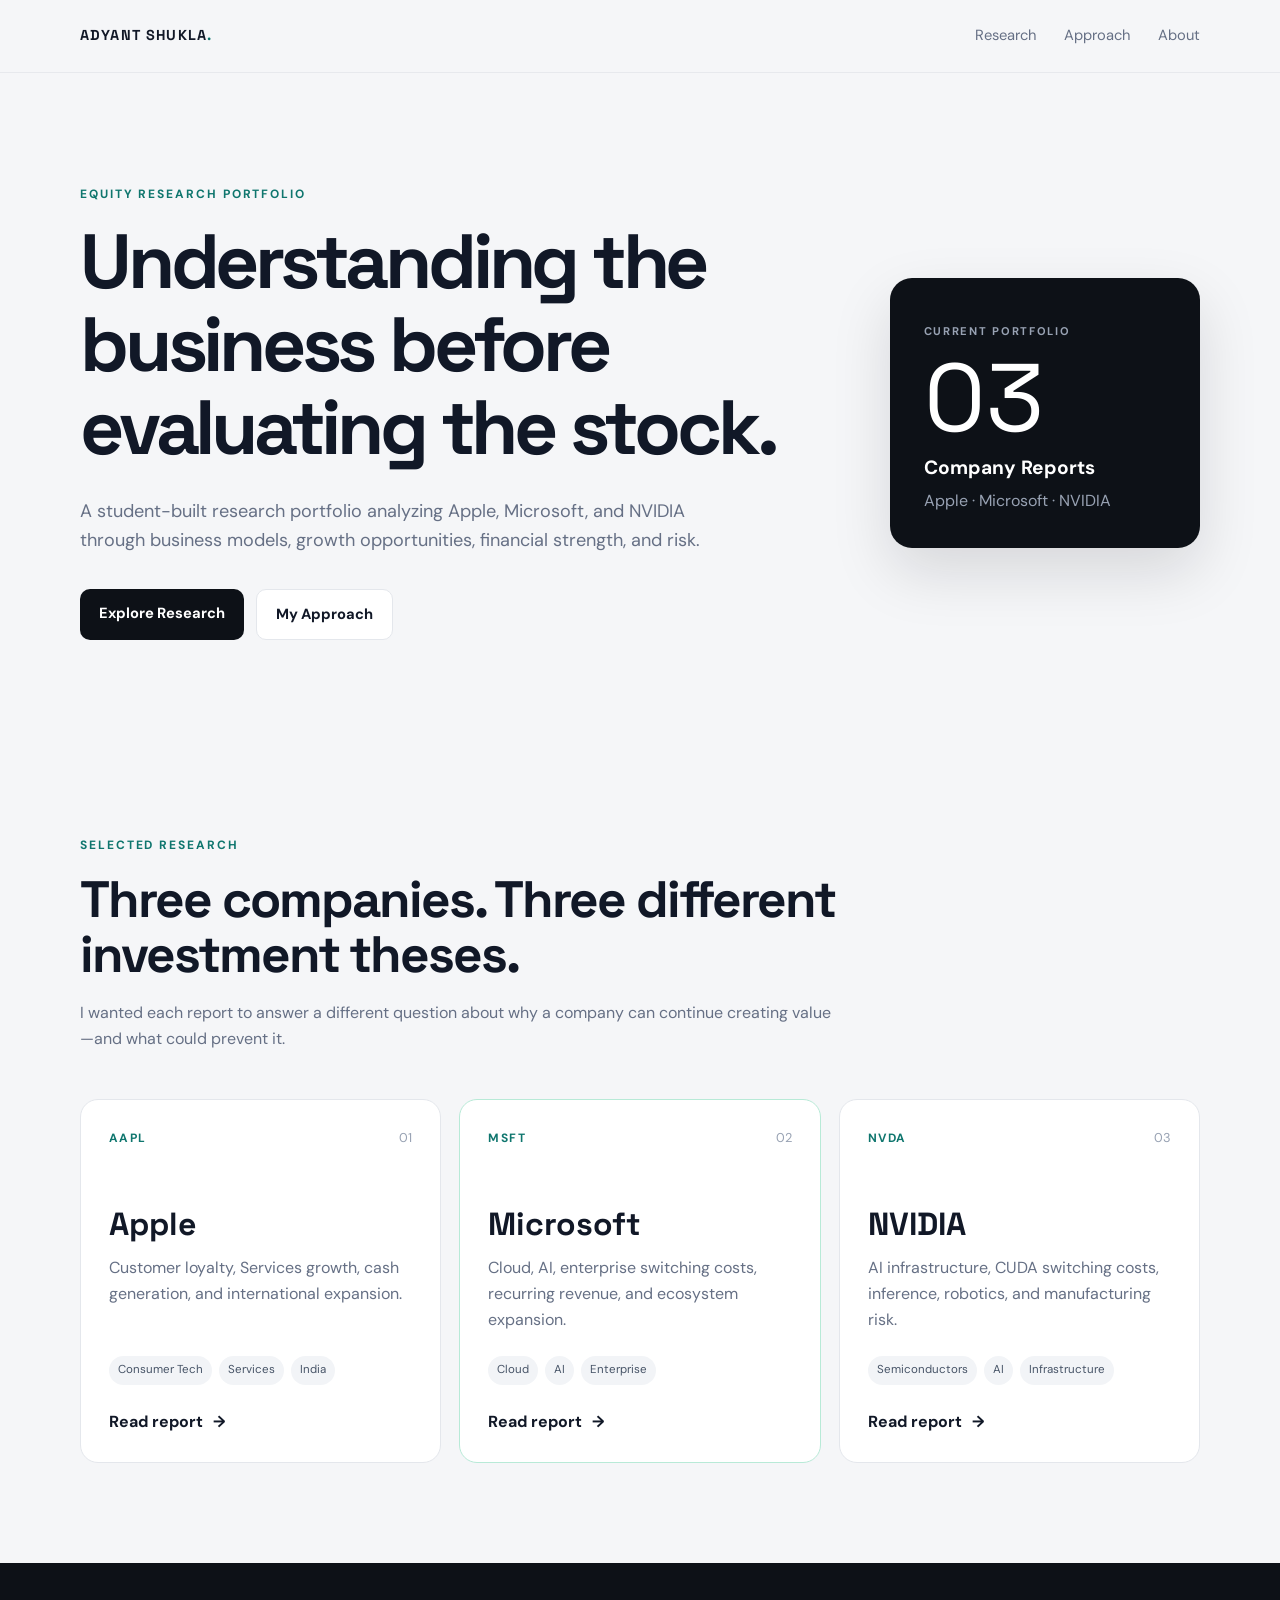
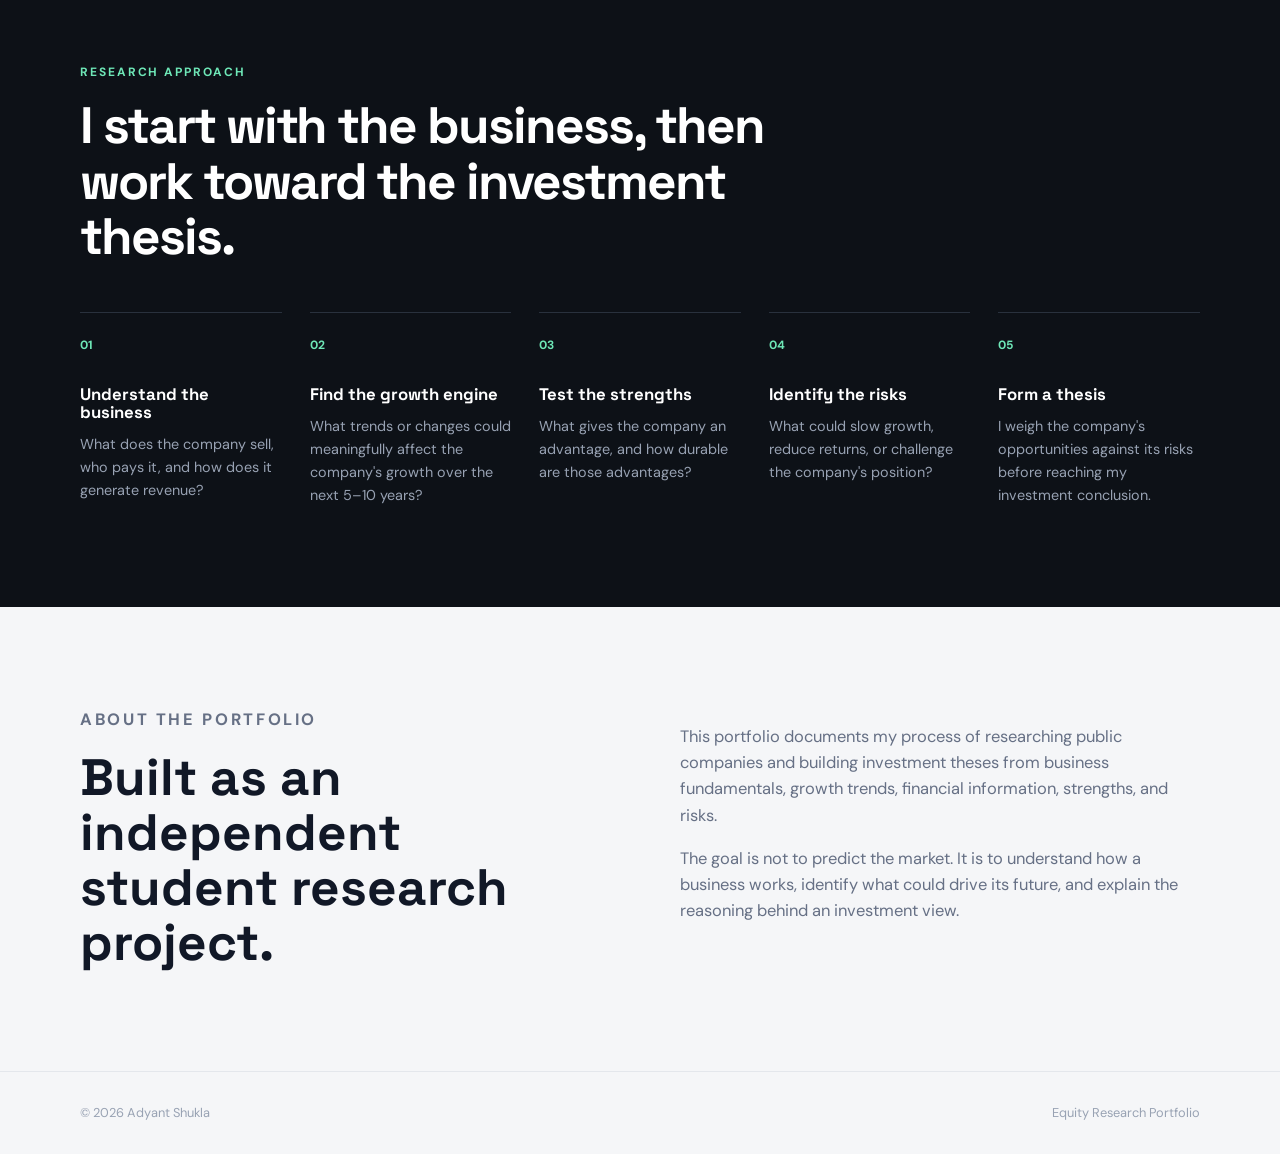
==== index.html @ 1b3be629 "Add files via upload Add Equity Research Portfolio website" ====
<!DOCTYPE html>
<html lang="en">
<head>
  <meta charset="UTF-8">
  <meta name="viewport" content="width=device-width, initial-scale=1.0">
  <meta name="description" content="Adyant Shukla's equity research portfolio featuring Apple, Microsoft, and NVIDIA.">
  <title>Adyant Shukla | Equity Research Portfolio</title>
  <link rel="stylesheet" href="styles.css">
</head>
<body>
  <header class="nav">
    <div class="container nav-inner">
      <a class="brand" href="index.html">ADYANT SHUKLA<span>.</span></a>
      <nav>
        <a href="#research">Research</a>
        <a href="#approach">Approach</a>
        <a href="#about">About</a>
      </nav>
    </div>
  </header>

  <main>
    <section class="hero">
      <div class="container hero-grid">
        <div>
          <p class="eyebrow">EQUITY RESEARCH PORTFOLIO</p>
          <h1>Understanding the business before evaluating the stock.</h1>
          <p class="hero-copy">
            A student-built research portfolio analyzing Apple, Microsoft, and NVIDIA
            through business models, growth opportunities, financial strength, and risk.
          </p>
          <div class="hero-actions">
            <a class="button primary" href="#research">Explore Research</a>
            <a class="button secondary" href="#approach">My Approach</a>
          </div>
        </div>
        <div class="hero-card">
          <div class="metric-label">CURRENT PORTFOLIO</div>
          <div class="metric-number">03</div>
          <div class="metric-title">Company Reports</div>
          <div class="metric-sub">Apple · Microsoft · NVIDIA</div>
        </div>
      </div>
    </section>

    <section id="research" class="section">
      <div class="container">
        <div class="section-heading">
          <p class="eyebrow">SELECTED RESEARCH</p>
          <h2>Three companies. Three different investment theses.</h2>
          <p>I wanted each report to answer a different question about why a company can continue creating value—and what could prevent it.</p>
        </div>

        <div class="research-grid">
          <article class="research-card">
            <div class="card-top">
              <span class="ticker">AAPL</span>
              <span class="number">01</span>
            </div>
            <h3>Apple</h3>
            <p class="thesis">Customer loyalty, Services growth, cash generation, and international expansion.</p>
            <div class="tags">
              <span>Consumer Tech</span><span>Services</span><span>India</span>
            </div>
            <a class="text-link" href="apple.html">Read report <span>→</span></a>
          </article>

          <article class="research-card featured">
            <div class="card-top">
              <span class="ticker">MSFT</span>
              <span class="number">02</span>
            </div>
            <h3>Microsoft</h3>
            <p class="thesis">Cloud, AI, enterprise switching costs, recurring revenue, and ecosystem expansion.</p>
            <div class="tags">
              <span>Cloud</span><span>AI</span><span>Enterprise</span>
            </div>
            <a class="text-link" href="microsoft.html">Read report <span>→</span></a>
          </article>

          <article class="research-card">
            <div class="card-top">
              <span class="ticker">NVDA</span>
              <span class="number">03</span>
            </div>
            <h3>NVIDIA</h3>
            <p class="thesis">AI infrastructure, CUDA switching costs, inference, robotics, and manufacturing risk.</p>
            <div class="tags">
              <span>Semiconductors</span><span>AI</span><span>Infrastructure</span>
            </div>
            <a class="text-link" href="nvidia.html">Read report <span>→</span></a>
          </article>
        </div>
      </div>
    </section>

    <section id="approach" class="section dark-section">
      <div class="container">
        <div class="section-heading light">
          <p class="eyebrow">RESEARCH APPROACH</p>
          <h2>I start with the business, then work toward the investment thesis.</h2>
        </div>
        <div class="process-grid">
          <div class="process-item">
            <span>01</span>
            <h3>Understand the business</h3>
            <p>What does the company sell, who pays it, and how does it generate revenue?</p>
          </div>
          <div class="process-item">
            <span>02</span>
            <h3>Find the growth engine</h3>
            <p>What trends or changes could meaningfully affect the company's growth over the next 5–10 years?</p>
          </div>
          <div class="process-item">
            <span>03</span>
            <h3>Test the strengths</h3>
            <p>What gives the company an advantage, and how durable are those advantages?</p>
          </div>
          <div class="process-item">
            <span>04</span>
            <h3>Identify the risks</h3>
            <p>What could slow growth, reduce returns, or challenge the company's position?</p>
          </div>
          <div class="process-item">
            <span>05</span>
            <h3>Form a thesis</h3>
            <p>I weigh the company's opportunities against its risks before reaching my investment conclusion.</p>
          </div>
        </div>
      </div>
    </section>

    <section id="about" class="section">
      <div class="container about-grid">
        <div>
          <p class="eyebrow">ABOUT THE PORTFOLIO</p>
          <h2>Built as an independent student research project.</h2>
        </div>
        <div>
          <p>
            This portfolio documents my process of researching public companies and
            building investment theses from business fundamentals, growth trends,
            financial information, strengths, and risks.
          </p>
          <p>
            The goal is not to predict the market. It is to understand how a business
            works, identify what could drive its future, and explain the reasoning behind
            an investment view.
          </p>
        </div>
      </div>
    </section>
  </main>

  <footer>
    <div class="container footer-inner">
      <span>© 2026 Adyant Shukla</span>
      <span>Equity Research Portfolio</span>
    </div>
  </footer>

  <script src="script.js"></script>
</body>
</html>
---- styles.css ----
@import url('https://fonts.googleapis.com/css2?family=DM+Sans:wght@400;500;600;700&family=Space+Grotesk:wght@500;600;700&display=swap');

:root {
  --bg: #f5f6f8;
  --surface: #ffffff;
  --ink: #111827;
  --muted: #667085;
  --line: #e4e7ec;
  --dark: #0d1117;
  --accent: #6ee7b7;
  --accent-dark: #0f766e;
  --max: 1120px;
}

* { box-sizing: border-box; }
html { scroll-behavior: smooth; }
body {
  margin: 0;
  background: var(--bg);
  color: var(--ink);
  font-family: "DM Sans", sans-serif;
  line-height: 1.6;
}
a { color: inherit; text-decoration: none; }
.container { width: min(calc(100% - 40px), var(--max)); margin: 0 auto; }

.nav {
  position: sticky;
  top: 0;
  z-index: 10;
  background: rgba(245,246,248,.92);
  backdrop-filter: blur(12px);
  border-bottom: 1px solid rgba(228,231,236,.8);
}
.nav-inner {
  min-height: 72px;
  display: flex;
  align-items: center;
  justify-content: space-between;
}
.brand {
  font-family: "Space Grotesk", sans-serif;
  font-weight: 700;
  letter-spacing: .08em;
  font-size: .9rem;
}
.brand span { color: var(--accent-dark); }
nav { display: flex; gap: 28px; color: var(--muted); font-size: .92rem; }
nav a:hover { color: var(--ink); }

.hero { padding: 112px 0 96px; }
.hero-grid {
  display: grid;
  grid-template-columns: 1.55fr .65fr;
  gap: 70px;
  align-items: center;
}
.eyebrow {
  margin: 0 0 16px;
  color: var(--accent-dark);
  font-size: .75rem;
  font-weight: 700;
  letter-spacing: .16em;
}
h1, h2, h3 {
  font-family: "Space Grotesk", sans-serif;
  line-height: 1.08;
  margin: 0;
}
h1 { font-size: clamp(3rem, 6vw, 5.4rem); max-width: 850px; letter-spacing: -.055em; }
.hero-copy {
  max-width: 650px;
  margin: 28px 0 34px;
  color: var(--muted);
  font-size: 1.13rem;
}
.hero-actions { display: flex; gap: 12px; flex-wrap: wrap; }
.button {
  display: inline-flex;
  padding: 13px 19px;
  border-radius: 10px;
  font-weight: 700;
  font-size: .92rem;
  transition: transform .2s ease, box-shadow .2s ease;
}
.button:hover { transform: translateY(-2px); }
.primary { background: var(--dark); color: white; }
.secondary { border: 1px solid var(--line); background: white; }

.hero-card {
  background: var(--dark);
  color: white;
  border-radius: 22px;
  padding: 34px;
  min-height: 270px;
  display: flex;
  flex-direction: column;
  justify-content: flex-end;
  box-shadow: 0 24px 60px rgba(13,17,23,.13);
}
.metric-label { color: #98a2b3; font-size: .7rem; letter-spacing: .15em; font-weight: 700; }
.metric-number { font-family: "Space Grotesk"; font-size: 6rem; line-height: .9; margin: 14px 0 12px; }
.metric-title { font-size: 1.2rem; font-weight: 700; }
.metric-sub { color: #98a2b3; margin-top: 4px; }

.section { padding: 100px 0; }
.section-heading { max-width: 760px; margin-bottom: 48px; }
.section-heading h2 { font-size: clamp(2.1rem, 4vw, 3.4rem); letter-spacing: -.04em; }
.section-heading p:not(.eyebrow) { color: var(--muted); margin-top: 18px; }

.research-grid {
  display: grid;
  grid-template-columns: repeat(3, 1fr);
  gap: 18px;
}
.research-card {
  background: var(--surface);
  border: 1px solid var(--line);
  border-radius: 18px;
  padding: 28px;
  min-height: 350px;
  display: flex;
  flex-direction: column;
  transition: transform .2s ease, box-shadow .2s ease;
}
.research-card:hover {
  transform: translateY(-5px);
  box-shadow: 0 18px 45px rgba(16,24,40,.08);
}
.research-card.featured { border-color: #b8ead7; }
.card-top { display: flex; justify-content: space-between; align-items: center; }
.ticker {
  font-size: .75rem;
  font-weight: 700;
  letter-spacing: .12em;
  color: var(--accent-dark);
}
.number { color: #98a2b3; font-size: .8rem; }
.research-card h3 { font-size: 2rem; margin-top: 58px; }
.thesis { color: var(--muted); margin: 14px 0 24px; }
.tags { display: flex; flex-wrap: wrap; gap: 7px; margin-top: auto; }
.tags span {
  background: #f2f4f7;
  color: #475467;
  padding: 5px 9px;
  border-radius: 999px;
  font-size: .72rem;
}
.text-link { margin-top: 24px; font-weight: 700; }
.text-link span { margin-left: 6px; transition: margin .2s; }
.text-link:hover span { margin-left: 11px; }

.dark-section { background: var(--dark); color: white; }
.light .eyebrow { color: var(--accent); }
.light h2 { color: white; }
.light p:not(.eyebrow) { color: #98a2b3; }
.process-grid {
  display: grid;
  grid-template-columns: repeat(5, 1fr);
  gap: 28px;
}
.process-item { border-top: 1px solid #29313d; padding-top: 18px; }
.process-item span { color: var(--accent); font-size: .75rem; font-weight: 700; }
.process-item h3 { font-size: 1.05rem; margin: 28px 0 12px; }
.process-item p { color: #98a2b3; font-size: .9rem; margin: 0; }

.about-grid {
  display: grid;
  grid-template-columns: 1fr 1fr;
  gap: 80px;
  align-items: start;
}
.about-grid h2 { font-size: clamp(2.1rem, 4vw, 3.2rem); }
.about-grid p { color: var(--muted); font-size: 1.03rem; }
footer { border-top: 1px solid var(--line); }
.footer-inner {
  min-height: 82px;
  display: flex;
  align-items: center;
  justify-content: space-between;
  color: #98a2b3;
  font-size: .8rem;
}

.report-hero { padding: 92px 0 65px; }
.report-hero h1 { font-size: clamp(3rem, 6vw, 5rem); }
.report-meta { color: var(--muted); margin-top: 16px; }
.report-content { padding-bottom: 90px; }
.report-layout { display: grid; grid-template-columns: 2fr 1fr; gap: 60px; }
.report-main h2 { font-size: 1.75rem; margin: 46px 0 14px; }
.report-main h3 { font-size: 1.15rem; margin: 28px 0 8px; }
.report-main p { color: #475467; }
.report-main ul { color: #475467; padding-left: 20px; }
.side-card {
  position: sticky; top: 100px;
  background: var(--dark); color: white; border-radius: 18px; padding: 25px;
  align-self: start;
}
.side-card .label { color: var(--accent); font-size: .7rem; font-weight: 700; letter-spacing: .12em; }
.side-card .rating { font: 700 3.2rem "Space Grotesk"; margin: 12px 0; }
.side-card p { color: #98a2b3; font-size: .9rem; margin: 0; }
.back { display: inline-block; margin-bottom: 28px; color: var(--muted); font-size: .9rem; }

@media (max-width: 850px) {
  .hero-grid, .about-grid, .report-layout { grid-template-columns: 1fr; }
  .research-grid { grid-template-columns: 1fr; }
  .process-grid { grid-template-columns: repeat(2, 1fr); }
  .hero { padding-top: 75px; }
  .hero-card { max-width: 420px; }
  .side-card { position: static; }
}
@media (max-width: 560px) {
  .container { width: min(calc(100% - 28px), var(--max)); }
  nav { gap: 14px; font-size: .8rem; }
  .brand { font-size: .75rem; }
  .section { padding: 72px 0; }
  .process-grid { grid-template-columns: 1fr; }
  .footer-inner { flex-direction: column; justify-content: center; gap: 4px; }
}
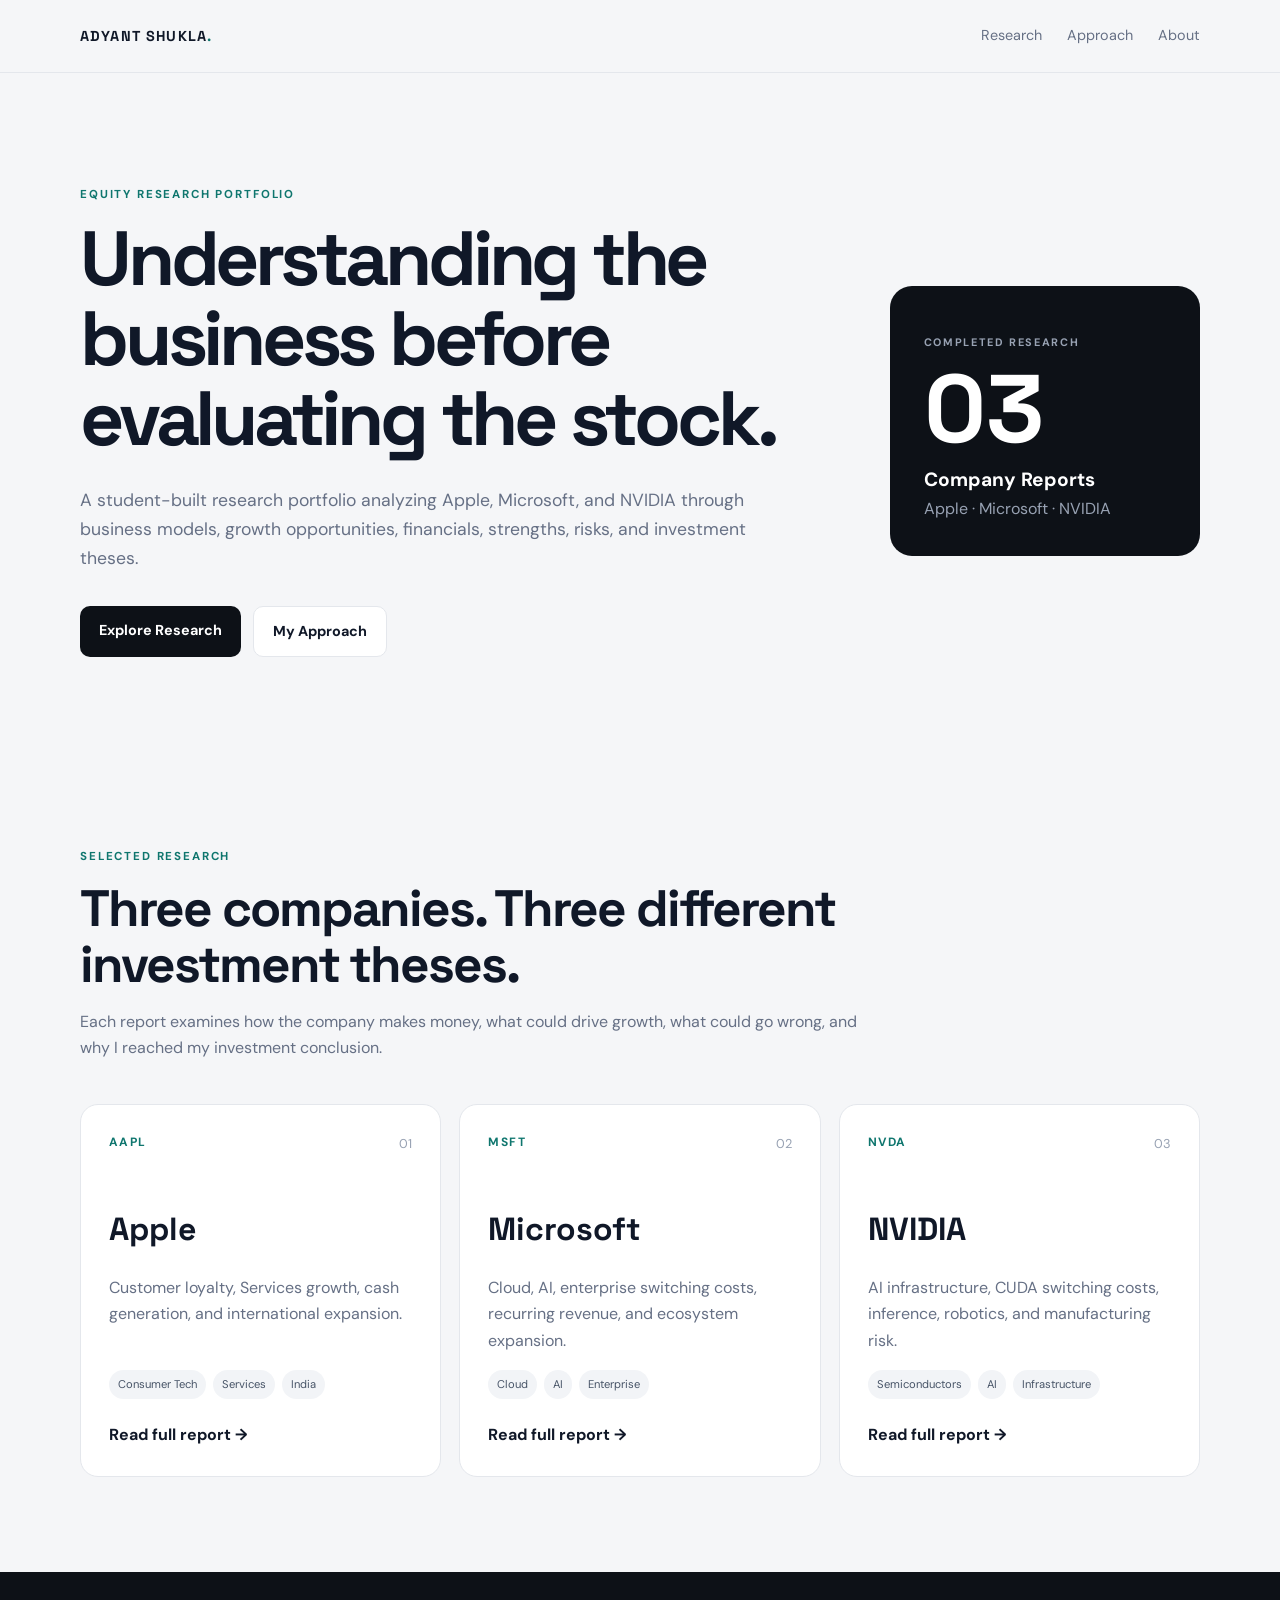
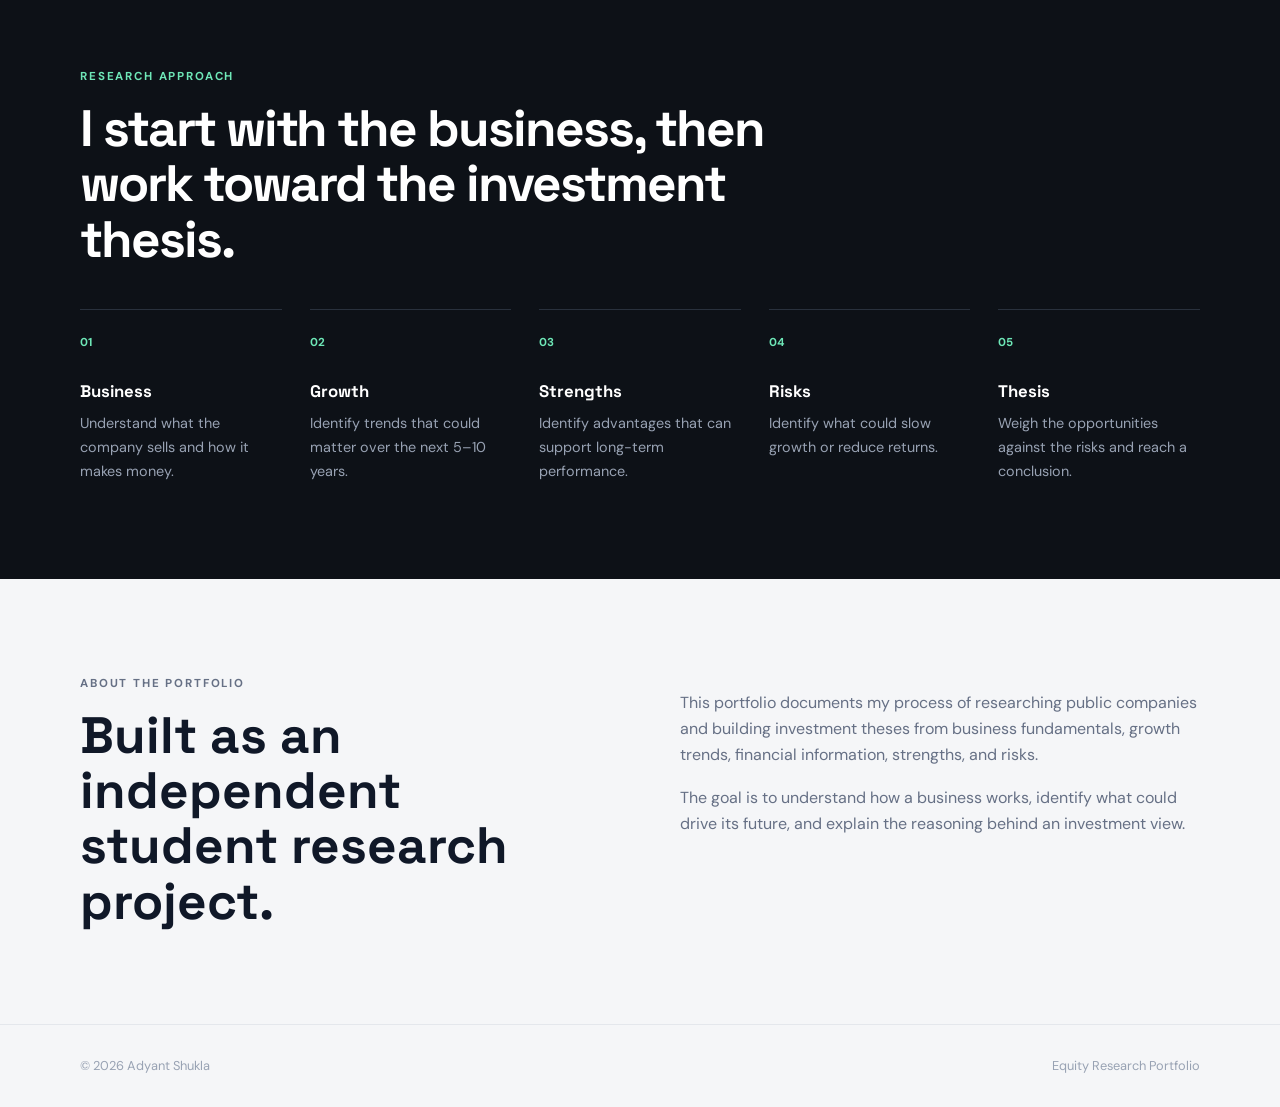
==== commit 0623e230: "Add files via upload Update portfolio with full research reports" ====
--- a/index.html
+++ b/index.html
@@ -1,164 +1 @@
-<!DOCTYPE html>
-<html lang="en">
-<head>
-  <meta charset="UTF-8">
-  <meta name="viewport" content="width=device-width, initial-scale=1.0">
-  <meta name="description" content="Adyant Shukla's equity research portfolio featuring Apple, Microsoft, and NVIDIA.">
-  <title>Adyant Shukla | Equity Research Portfolio</title>
-  <link rel="stylesheet" href="styles.css">
-</head>
-<body>
-  <header class="nav">
-    <div class="container nav-inner">
-      <a class="brand" href="index.html">ADYANT SHUKLA<span>.</span></a>
-      <nav>
-        <a href="#research">Research</a>
-        <a href="#approach">Approach</a>
-        <a href="#about">About</a>
-      </nav>
-    </div>
-  </header>
-
-  <main>
-    <section class="hero">
-      <div class="container hero-grid">
-        <div>
-          <p class="eyebrow">EQUITY RESEARCH PORTFOLIO</p>
-          <h1>Understanding the business before evaluating the stock.</h1>
-          <p class="hero-copy">
-            A student-built research portfolio analyzing Apple, Microsoft, and NVIDIA
-            through business models, growth opportunities, financial strength, and risk.
-          </p>
-          <div class="hero-actions">
-            <a class="button primary" href="#research">Explore Research</a>
-            <a class="button secondary" href="#approach">My Approach</a>
-          </div>
-        </div>
-        <div class="hero-card">
-          <div class="metric-label">CURRENT PORTFOLIO</div>
-          <div class="metric-number">03</div>
-          <div class="metric-title">Company Reports</div>
-          <div class="metric-sub">Apple · Microsoft · NVIDIA</div>
-        </div>
-      </div>
-    </section>
-
-    <section id="research" class="section">
-      <div class="container">
-        <div class="section-heading">
-          <p class="eyebrow">SELECTED RESEARCH</p>
-          <h2>Three companies. Three different investment theses.</h2>
-          <p>I wanted each report to answer a different question about why a company can continue creating value—and what could prevent it.</p>
-        </div>
-
-        <div class="research-grid">
-          <article class="research-card">
-            <div class="card-top">
-              <span class="ticker">AAPL</span>
-              <span class="number">01</span>
-            </div>
-            <h3>Apple</h3>
-            <p class="thesis">Customer loyalty, Services growth, cash generation, and international expansion.</p>
-            <div class="tags">
-              <span>Consumer Tech</span><span>Services</span><span>India</span>
-            </div>
-            <a class="text-link" href="apple.html">Read report <span>→</span></a>
-          </article>
-
-          <article class="research-card featured">
-            <div class="card-top">
-              <span class="ticker">MSFT</span>
-              <span class="number">02</span>
-            </div>
-            <h3>Microsoft</h3>
-            <p class="thesis">Cloud, AI, enterprise switching costs, recurring revenue, and ecosystem expansion.</p>
-            <div class="tags">
-              <span>Cloud</span><span>AI</span><span>Enterprise</span>
-            </div>
-            <a class="text-link" href="microsoft.html">Read report <span>→</span></a>
-          </article>
-
-          <article class="research-card">
-            <div class="card-top">
-              <span class="ticker">NVDA</span>
-              <span class="number">03</span>
-            </div>
-            <h3>NVIDIA</h3>
-            <p class="thesis">AI infrastructure, CUDA switching costs, inference, robotics, and manufacturing risk.</p>
-            <div class="tags">
-              <span>Semiconductors</span><span>AI</span><span>Infrastructure</span>
-            </div>
-            <a class="text-link" href="nvidia.html">Read report <span>→</span></a>
-          </article>
-        </div>
-      </div>
-    </section>
-
-    <section id="approach" class="section dark-section">
-      <div class="container">
-        <div class="section-heading light">
-          <p class="eyebrow">RESEARCH APPROACH</p>
-          <h2>I start with the business, then work toward the investment thesis.</h2>
-        </div>
-        <div class="process-grid">
-          <div class="process-item">
-            <span>01</span>
-            <h3>Understand the business</h3>
-            <p>What does the company sell, who pays it, and how does it generate revenue?</p>
-          </div>
-          <div class="process-item">
-            <span>02</span>
-            <h3>Find the growth engine</h3>
-            <p>What trends or changes could meaningfully affect the company's growth over the next 5–10 years?</p>
-          </div>
-          <div class="process-item">
-            <span>03</span>
-            <h3>Test the strengths</h3>
-            <p>What gives the company an advantage, and how durable are those advantages?</p>
-          </div>
-          <div class="process-item">
-            <span>04</span>
-            <h3>Identify the risks</h3>
-            <p>What could slow growth, reduce returns, or challenge the company's position?</p>
-          </div>
-          <div class="process-item">
-            <span>05</span>
-            <h3>Form a thesis</h3>
-            <p>I weigh the company's opportunities against its risks before reaching my investment conclusion.</p>
-          </div>
-        </div>
-      </div>
-    </section>
-
-    <section id="about" class="section">
-      <div class="container about-grid">
-        <div>
-          <p class="eyebrow">ABOUT THE PORTFOLIO</p>
-          <h2>Built as an independent student research project.</h2>
-        </div>
-        <div>
-          <p>
-            This portfolio documents my process of researching public companies and
-            building investment theses from business fundamentals, growth trends,
-            financial information, strengths, and risks.
-          </p>
-          <p>
-            The goal is not to predict the market. It is to understand how a business
-            works, identify what could drive its future, and explain the reasoning behind
-            an investment view.
-          </p>
-        </div>
-      </div>
-    </section>
-  </main>
-
-  <footer>
-    <div class="container footer-inner">
-      <span>© 2026 Adyant Shukla</span>
-      <span>Equity Research Portfolio</span>
-    </div>
-  </footer>
-
-  <script src="script.js"></script>
-</body>
-</html>
+<!doctype html><html><head><meta charset="utf-8"><meta name="viewport" content="width=device-width,initial-scale=1"><title>Adyant Shukla | Equity Research Portfolio</title><link rel="stylesheet" href="styles.css"></head><body><header class="nav"><div class="container nav-inner"><a class="brand" href="index.html">ADYANT SHUKLA<span>.</span></a><nav><a href="#research">Research</a><a href="#approach">Approach</a><a href="#about">About</a></nav></div></header><main><section class="hero"><div class="container hero-grid"><div><p class="eyebrow">EQUITY RESEARCH PORTFOLIO</p><h1>Understanding the business before evaluating the stock.</h1><p class="hero-copy">A student-built research portfolio analyzing Apple, Microsoft, and NVIDIA through business models, growth opportunities, financials, strengths, risks, and investment theses.</p><div class="actions"><a class="button primary" href="#research">Explore Research</a><a class="button secondary" href="#approach">My Approach</a></div></div><div class="hero-card"><div class="metric-label">COMPLETED RESEARCH</div><div class="metric-number">03</div><div class="metric-title">Company Reports</div><div class="metric-sub">Apple · Microsoft · NVIDIA</div></div></div></section><section id="research" class="section"><div class="container"><div class="heading"><p class="eyebrow">SELECTED RESEARCH</p><h2>Three companies. Three different investment theses.</h2><p>Each report examines how the company makes money, what could drive growth, what could go wrong, and why I reached my investment conclusion.</p></div><div class="cards"><article class="card"><div class="card-top"><span class="ticker">AAPL</span><span class="num">01</span></div><h3>Apple</h3><p>Customer loyalty, Services growth, cash generation, and international expansion.</p><div class="tags"><span>Consumer Tech</span><span>Services</span><span>India</span></div><a class="text-link" href="apple.html">Read full report →</a></article><article class="card"><div class="card-top"><span class="ticker">MSFT</span><span class="num">02</span></div><h3>Microsoft</h3><p>Cloud, AI, enterprise switching costs, recurring revenue, and ecosystem expansion.</p><div class="tags"><span>Cloud</span><span>AI</span><span>Enterprise</span></div><a class="text-link" href="microsoft.html">Read full report →</a></article><article class="card"><div class="card-top"><span class="ticker">NVDA</span><span class="num">03</span></div><h3>NVIDIA</h3><p>AI infrastructure, CUDA switching costs, inference, robotics, and manufacturing risk.</p><div class="tags"><span>Semiconductors</span><span>AI</span><span>Infrastructure</span></div><a class="text-link" href="nvidia.html">Read full report →</a></article></div></div></section><section id="approach" class="section dark"><div class="container"><div class="heading"><p class="eyebrow">RESEARCH APPROACH</p><h2>I start with the business, then work toward the investment thesis.</h2></div><div class="process"><div class="process-item"><span>01</span><h3>Business</h3><p>Understand what the company sells and how it makes money.</p></div><div class="process-item"><span>02</span><h3>Growth</h3><p>Identify trends that could matter over the next 5–10 years.</p></div><div class="process-item"><span>03</span><h3>Strengths</h3><p>Identify advantages that can support long-term performance.</p></div><div class="process-item"><span>04</span><h3>Risks</h3><p>Identify what could slow growth or reduce returns.</p></div><div class="process-item"><span>05</span><h3>Thesis</h3><p>Weigh the opportunities against the risks and reach a conclusion.</p></div></div></div></section><section id="about" class="section"><div class="container about"><div><p class="eyebrow">ABOUT THE PORTFOLIO</p><h2>Built as an independent student research project.</h2></div><div><p>This portfolio documents my process of researching public companies and building investment theses from business fundamentals, growth trends, financial information, strengths, and risks.</p><p>The goal is to understand how a business works, identify what could drive its future, and explain the reasoning behind an investment view.</p></div></div></section></main><footer><div class="container footer"><span>© 2026 Adyant Shukla</span><span>Equity Research Portfolio</span></div></footer></body></html>
--- a/styles.css
+++ b/styles.css
@@ -1,219 +1 @@
-@import url('https://fonts.googleapis.com/css2?family=DM+Sans:wght@400;500;600;700&family=Space+Grotesk:wght@500;600;700&display=swap');
-
-:root {
-  --bg: #f5f6f8;
-  --surface: #ffffff;
-  --ink: #111827;
-  --muted: #667085;
-  --line: #e4e7ec;
-  --dark: #0d1117;
-  --accent: #6ee7b7;
-  --accent-dark: #0f766e;
-  --max: 1120px;
-}
-
-* { box-sizing: border-box; }
-html { scroll-behavior: smooth; }
-body {
-  margin: 0;
-  background: var(--bg);
-  color: var(--ink);
-  font-family: "DM Sans", sans-serif;
-  line-height: 1.6;
-}
-a { color: inherit; text-decoration: none; }
-.container { width: min(calc(100% - 40px), var(--max)); margin: 0 auto; }
-
-.nav {
-  position: sticky;
-  top: 0;
-  z-index: 10;
-  background: rgba(245,246,248,.92);
-  backdrop-filter: blur(12px);
-  border-bottom: 1px solid rgba(228,231,236,.8);
-}
-.nav-inner {
-  min-height: 72px;
-  display: flex;
-  align-items: center;
-  justify-content: space-between;
-}
-.brand {
-  font-family: "Space Grotesk", sans-serif;
-  font-weight: 700;
-  letter-spacing: .08em;
-  font-size: .9rem;
-}
-.brand span { color: var(--accent-dark); }
-nav { display: flex; gap: 28px; color: var(--muted); font-size: .92rem; }
-nav a:hover { color: var(--ink); }
-
-.hero { padding: 112px 0 96px; }
-.hero-grid {
-  display: grid;
-  grid-template-columns: 1.55fr .65fr;
-  gap: 70px;
-  align-items: center;
-}
-.eyebrow {
-  margin: 0 0 16px;
-  color: var(--accent-dark);
-  font-size: .75rem;
-  font-weight: 700;
-  letter-spacing: .16em;
-}
-h1, h2, h3 {
-  font-family: "Space Grotesk", sans-serif;
-  line-height: 1.08;
-  margin: 0;
-}
-h1 { font-size: clamp(3rem, 6vw, 5.4rem); max-width: 850px; letter-spacing: -.055em; }
-.hero-copy {
-  max-width: 650px;
-  margin: 28px 0 34px;
-  color: var(--muted);
-  font-size: 1.13rem;
-}
-.hero-actions { display: flex; gap: 12px; flex-wrap: wrap; }
-.button {
-  display: inline-flex;
-  padding: 13px 19px;
-  border-radius: 10px;
-  font-weight: 700;
-  font-size: .92rem;
-  transition: transform .2s ease, box-shadow .2s ease;
-}
-.button:hover { transform: translateY(-2px); }
-.primary { background: var(--dark); color: white; }
-.secondary { border: 1px solid var(--line); background: white; }
-
-.hero-card {
-  background: var(--dark);
-  color: white;
-  border-radius: 22px;
-  padding: 34px;
-  min-height: 270px;
-  display: flex;
-  flex-direction: column;
-  justify-content: flex-end;
-  box-shadow: 0 24px 60px rgba(13,17,23,.13);
-}
-.metric-label { color: #98a2b3; font-size: .7rem; letter-spacing: .15em; font-weight: 700; }
-.metric-number { font-family: "Space Grotesk"; font-size: 6rem; line-height: .9; margin: 14px 0 12px; }
-.metric-title { font-size: 1.2rem; font-weight: 700; }
-.metric-sub { color: #98a2b3; margin-top: 4px; }
-
-.section { padding: 100px 0; }
-.section-heading { max-width: 760px; margin-bottom: 48px; }
-.section-heading h2 { font-size: clamp(2.1rem, 4vw, 3.4rem); letter-spacing: -.04em; }
-.section-heading p:not(.eyebrow) { color: var(--muted); margin-top: 18px; }
-
-.research-grid {
-  display: grid;
-  grid-template-columns: repeat(3, 1fr);
-  gap: 18px;
-}
-.research-card {
-  background: var(--surface);
-  border: 1px solid var(--line);
-  border-radius: 18px;
-  padding: 28px;
-  min-height: 350px;
-  display: flex;
-  flex-direction: column;
-  transition: transform .2s ease, box-shadow .2s ease;
-}
-.research-card:hover {
-  transform: translateY(-5px);
-  box-shadow: 0 18px 45px rgba(16,24,40,.08);
-}
-.research-card.featured { border-color: #b8ead7; }
-.card-top { display: flex; justify-content: space-between; align-items: center; }
-.ticker {
-  font-size: .75rem;
-  font-weight: 700;
-  letter-spacing: .12em;
-  color: var(--accent-dark);
-}
-.number { color: #98a2b3; font-size: .8rem; }
-.research-card h3 { font-size: 2rem; margin-top: 58px; }
-.thesis { color: var(--muted); margin: 14px 0 24px; }
-.tags { display: flex; flex-wrap: wrap; gap: 7px; margin-top: auto; }
-.tags span {
-  background: #f2f4f7;
-  color: #475467;
-  padding: 5px 9px;
-  border-radius: 999px;
-  font-size: .72rem;
-}
-.text-link { margin-top: 24px; font-weight: 700; }
-.text-link span { margin-left: 6px; transition: margin .2s; }
-.text-link:hover span { margin-left: 11px; }
-
-.dark-section { background: var(--dark); color: white; }
-.light .eyebrow { color: var(--accent); }
-.light h2 { color: white; }
-.light p:not(.eyebrow) { color: #98a2b3; }
-.process-grid {
-  display: grid;
-  grid-template-columns: repeat(5, 1fr);
-  gap: 28px;
-}
-.process-item { border-top: 1px solid #29313d; padding-top: 18px; }
-.process-item span { color: var(--accent); font-size: .75rem; font-weight: 700; }
-.process-item h3 { font-size: 1.05rem; margin: 28px 0 12px; }
-.process-item p { color: #98a2b3; font-size: .9rem; margin: 0; }
-
-.about-grid {
-  display: grid;
-  grid-template-columns: 1fr 1fr;
-  gap: 80px;
-  align-items: start;
-}
-.about-grid h2 { font-size: clamp(2.1rem, 4vw, 3.2rem); }
-.about-grid p { color: var(--muted); font-size: 1.03rem; }
-footer { border-top: 1px solid var(--line); }
-.footer-inner {
-  min-height: 82px;
-  display: flex;
-  align-items: center;
-  justify-content: space-between;
-  color: #98a2b3;
-  font-size: .8rem;
-}
-
-.report-hero { padding: 92px 0 65px; }
-.report-hero h1 { font-size: clamp(3rem, 6vw, 5rem); }
-.report-meta { color: var(--muted); margin-top: 16px; }
-.report-content { padding-bottom: 90px; }
-.report-layout { display: grid; grid-template-columns: 2fr 1fr; gap: 60px; }
-.report-main h2 { font-size: 1.75rem; margin: 46px 0 14px; }
-.report-main h3 { font-size: 1.15rem; margin: 28px 0 8px; }
-.report-main p { color: #475467; }
-.report-main ul { color: #475467; padding-left: 20px; }
-.side-card {
-  position: sticky; top: 100px;
-  background: var(--dark); color: white; border-radius: 18px; padding: 25px;
-  align-self: start;
-}
-.side-card .label { color: var(--accent); font-size: .7rem; font-weight: 700; letter-spacing: .12em; }
-.side-card .rating { font: 700 3.2rem "Space Grotesk"; margin: 12px 0; }
-.side-card p { color: #98a2b3; font-size: .9rem; margin: 0; }
-.back { display: inline-block; margin-bottom: 28px; color: var(--muted); font-size: .9rem; }
-
-@media (max-width: 850px) {
-  .hero-grid, .about-grid, .report-layout { grid-template-columns: 1fr; }
-  .research-grid { grid-template-columns: 1fr; }
-  .process-grid { grid-template-columns: repeat(2, 1fr); }
-  .hero { padding-top: 75px; }
-  .hero-card { max-width: 420px; }
-  .side-card { position: static; }
-}
-@media (max-width: 560px) {
-  .container { width: min(calc(100% - 28px), var(--max)); }
-  nav { gap: 14px; font-size: .8rem; }
-  .brand { font-size: .75rem; }
-  .section { padding: 72px 0; }
-  .process-grid { grid-template-columns: 1fr; }
-  .footer-inner { flex-direction: column; justify-content: center; gap: 4px; }
-}
+@import url(https://fonts.googleapis.com/css2?family=DM+Sans:wght@400;500;600;700&family=Space+Grotesk:wght@500;600;700&display=swap);:root{--bg:#f5f6f8;--surface:#fff;--ink:#101828;--muted:#667085;--line:#e4e7ec;--dark:#0d1117;--accent:#6ee7b7;--accent-dark:#0f766e;--max:1120px}*{box-sizing:border-box}html{scroll-behavior:smooth}body{margin:0;background:var(--bg);color:var(--ink);font-family:"DM Sans",sans-serif;line-height:1.65}a{color:inherit;text-decoration:none}.container{width:min(calc(100% - 40px),var(--max));margin:auto}.nav{position:sticky;top:0;z-index:20;background:rgba(245,246,248,.94);backdrop-filter:blur(12px);border-bottom:1px solid var(--line)}.nav-inner{min-height:72px;display:flex;align-items:center;justify-content:space-between}.brand{font:700 .9rem "Space Grotesk";letter-spacing:.08em}.brand span{color:var(--accent-dark)}nav{display:flex;gap:25px;color:var(--muted);font-size:.9rem}nav a:hover{color:var(--ink)}.hero{padding:112px 0 95px}.hero-grid{display:grid;grid-template-columns:1.55fr .65fr;gap:70px;align-items:center}.eyebrow{margin:0 0 15px;color:var(--accent-dark);font-size:.72rem;font-weight:700;letter-spacing:.16em}.hero h1{font:700 clamp(3rem,6vw,5.4rem)/1.04 "Space Grotesk";letter-spacing:-.055em;margin:0}.hero-copy{max-width:670px;margin:27px 0 33px;color:var(--muted);font-size:1.1rem}.actions{display:flex;gap:12px;flex-wrap:wrap}.button{padding:13px 19px;border-radius:10px;font-weight:700;font-size:.9rem}.primary{background:var(--dark);color:#fff}.secondary{border:1px solid var(--line);background:#fff}.hero-card{background:var(--dark);color:#fff;border-radius:22px;padding:34px;min-height:270px;display:flex;flex-direction:column;justify-content:flex-end}.metric-label{color:#98a2b3;font-size:.68rem;letter-spacing:.15em;font-weight:700}.metric-number{font:700 6rem/.9 "Space Grotesk";margin:14px 0 12px}.metric-title{font-size:1.2rem;font-weight:700}.metric-sub{color:#98a2b3}.section{padding:95px 0}.heading{max-width:780px;margin-bottom:42px}.heading h2{font:700 clamp(2.1rem,4vw,3.4rem)/1.08 "Space Grotesk";letter-spacing:-.04em;margin:0}.heading p:not(.eyebrow){color:var(--muted);margin-top:17px}.cards{display:grid;grid-template-columns:repeat(3,1fr);gap:18px}.card{background:#fff;border:1px solid var(--line);border-radius:18px;padding:28px;min-height:340px;display:flex;flex-direction:column}.card-top{display:flex;justify-content:space-between}.ticker{color:var(--accent-dark);font-size:.75rem;font-weight:700;letter-spacing:.12em}.num{color:#98a2b3;font-size:.8rem}.card h3{font:700 2rem/1.1 "Space Grotesk";margin:58px 0 12px}.card p{color:var(--muted)}.tags{display:flex;gap:7px;flex-wrap:wrap;margin-top:auto}.tags span{background:#f2f4f7;color:#475467;padding:5px 9px;border-radius:999px;font-size:.7rem}.text-link{margin-top:23px;font-weight:700}.dark{background:var(--dark);color:#fff}.dark .eyebrow{color:var(--accent)}.dark .heading p:not(.eyebrow){color:#98a2b3}.process{display:grid;grid-template-columns:repeat(5,1fr);gap:28px}.process-item{border-top:1px solid #29313d;padding-top:18px}.process-item span{color:var(--accent);font-size:.72rem;font-weight:700}.process-item h3{font:700 1.05rem "Space Grotesk";margin:26px 0 10px}.process-item p{color:#98a2b3;font-size:.9rem;margin:0}.about{display:grid;grid-template-columns:1fr 1fr;gap:80px}.about h2{font:700 clamp(2.1rem,4vw,3.2rem)/1.08 "Space Grotesk";margin:0}.about p{color:var(--muted)}footer{border-top:1px solid var(--line)}.footer{min-height:82px;display:flex;justify-content:space-between;align-items:center;color:#98a2b3;font-size:.8rem}.report-hero{padding:82px 0 52px}.back{display:inline-block;color:var(--muted);font-size:.88rem;margin-bottom:25px}.report-hero h1{font:700 clamp(3rem,6vw,5rem)/1 "Space Grotesk";letter-spacing:-.055em;margin:0}.meta{color:var(--muted);margin-top:15px}.report-wrap{display:grid;grid-template-columns:minmax(0,1fr) 285px;gap:55px;align-items:start;padding-bottom:90px}.section-block{padding:34px 0;border-top:1px solid var(--line);scroll-margin-top:90px}.section-block h2{font:700 1.65rem/1.15 "Space Grotesk";margin:0 0 17px}.section-block h3{font:700 1.05rem "Space Grotesk";margin:26px 0 9px}.section-block p{color:#475467;margin:0 0 15px}.section-block ul,.section-block ol{color:#475467}.section-block li{margin:7px 0}.section-block table{width:100%;border-collapse:collapse;background:#fff;border:1px solid var(--line)}.section-block th,.section-block td{padding:11px 13px;border-bottom:1px solid var(--line);text-align:left}.section-block td:last-child{text-align:right;font-weight:600}.rating-card{position:sticky;top:95px;background:var(--dark);color:#fff;border-radius:18px;padding:25px}.rating-label{color:var(--accent);font-size:.68rem;font-weight:700;letter-spacing:.13em}.rating{font:700 3.1rem "Space Grotesk";margin:9px 0}.rating-card p{color:#98a2b3;font-size:.86rem;margin:0}.toc{margin-top:22px;border-top:1px solid #29313d;padding-top:18px}.toc a{display:block;color:#cbd5e1;font-size:.82rem;padding:5px 0}.toc a:hover{color:#fff}@media(max-width:850px){.hero-grid,.about,.report-wrap{grid-template-columns:1fr}.cards{grid-template-columns:1fr}.process{grid-template-columns:repeat(2,1fr)}.rating-card{position:static}}@media(max-width:560px){.container{width:min(calc(100% - 28px),var(--max))}nav{gap:12px;font-size:.76rem}.section{padding:70px 0}.process{grid-template-columns:1fr}.footer{flex-direction:column;justify-content:center;gap:4px}}
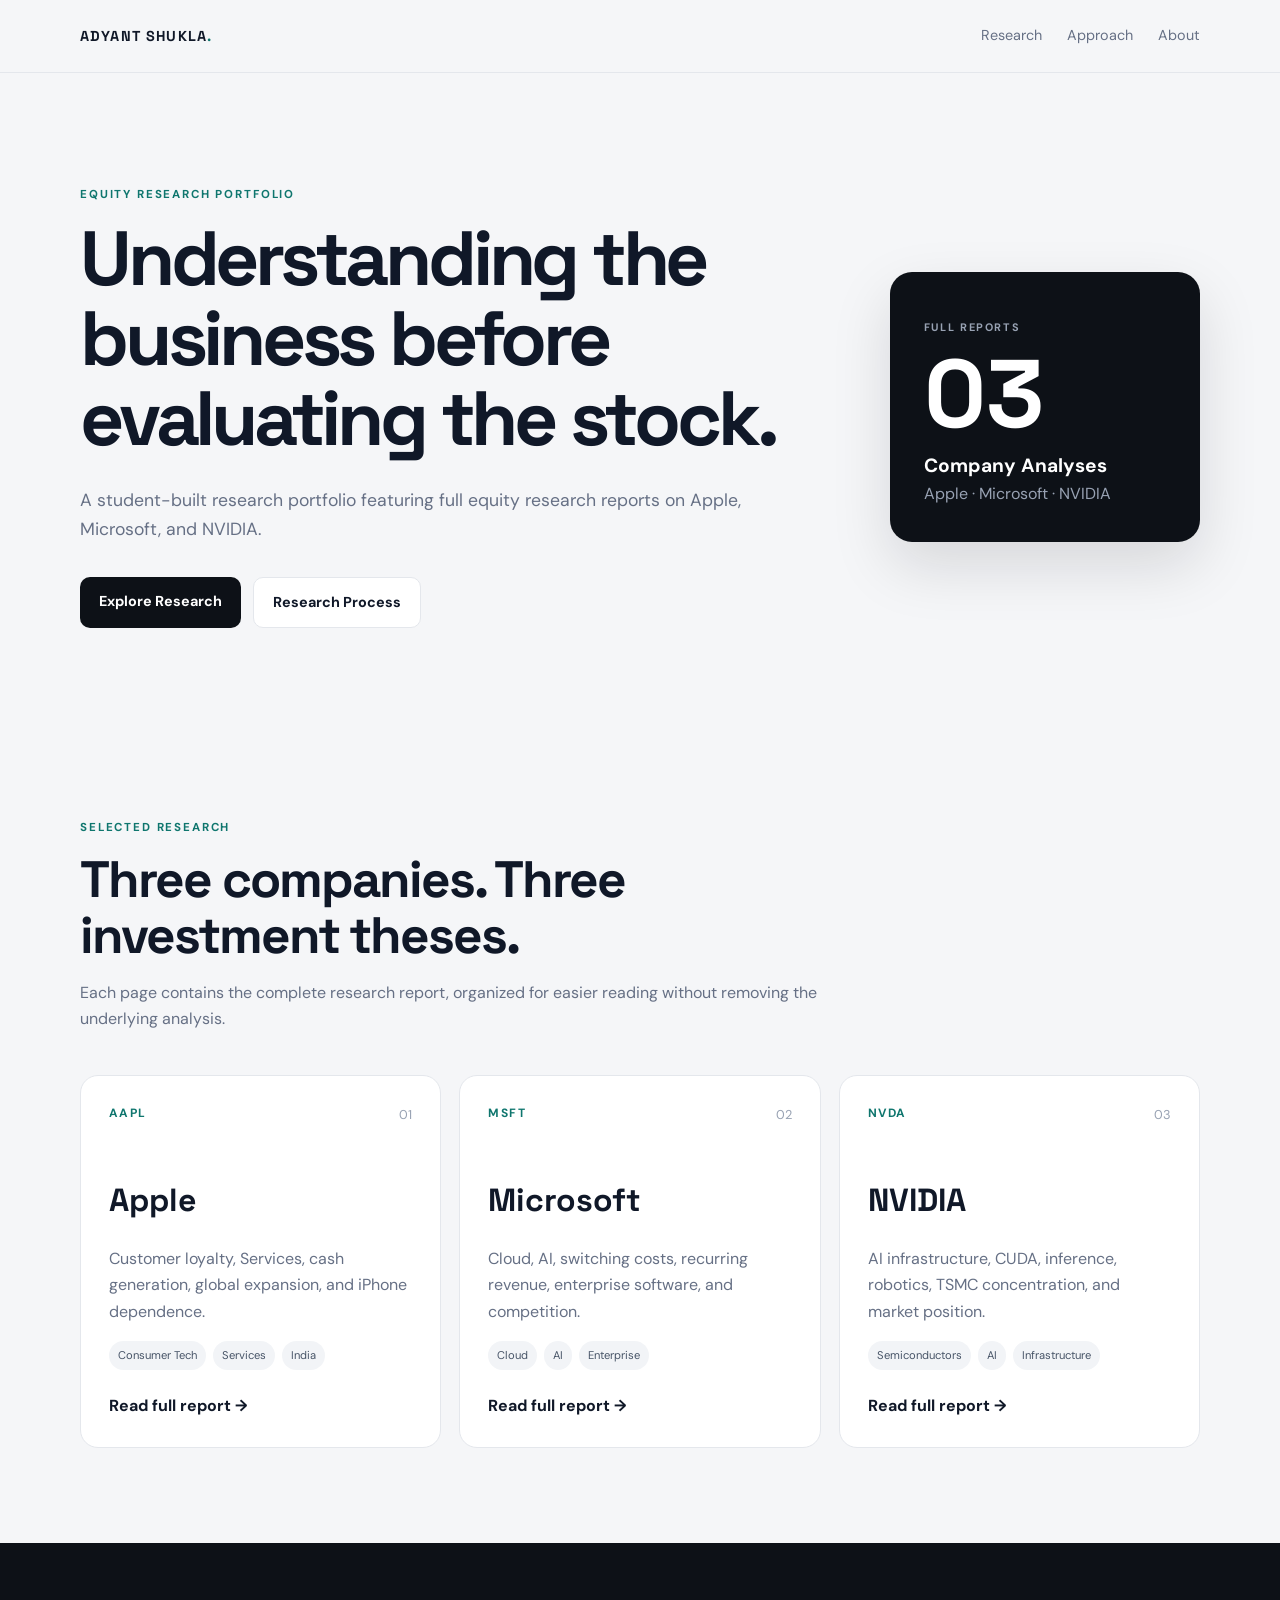
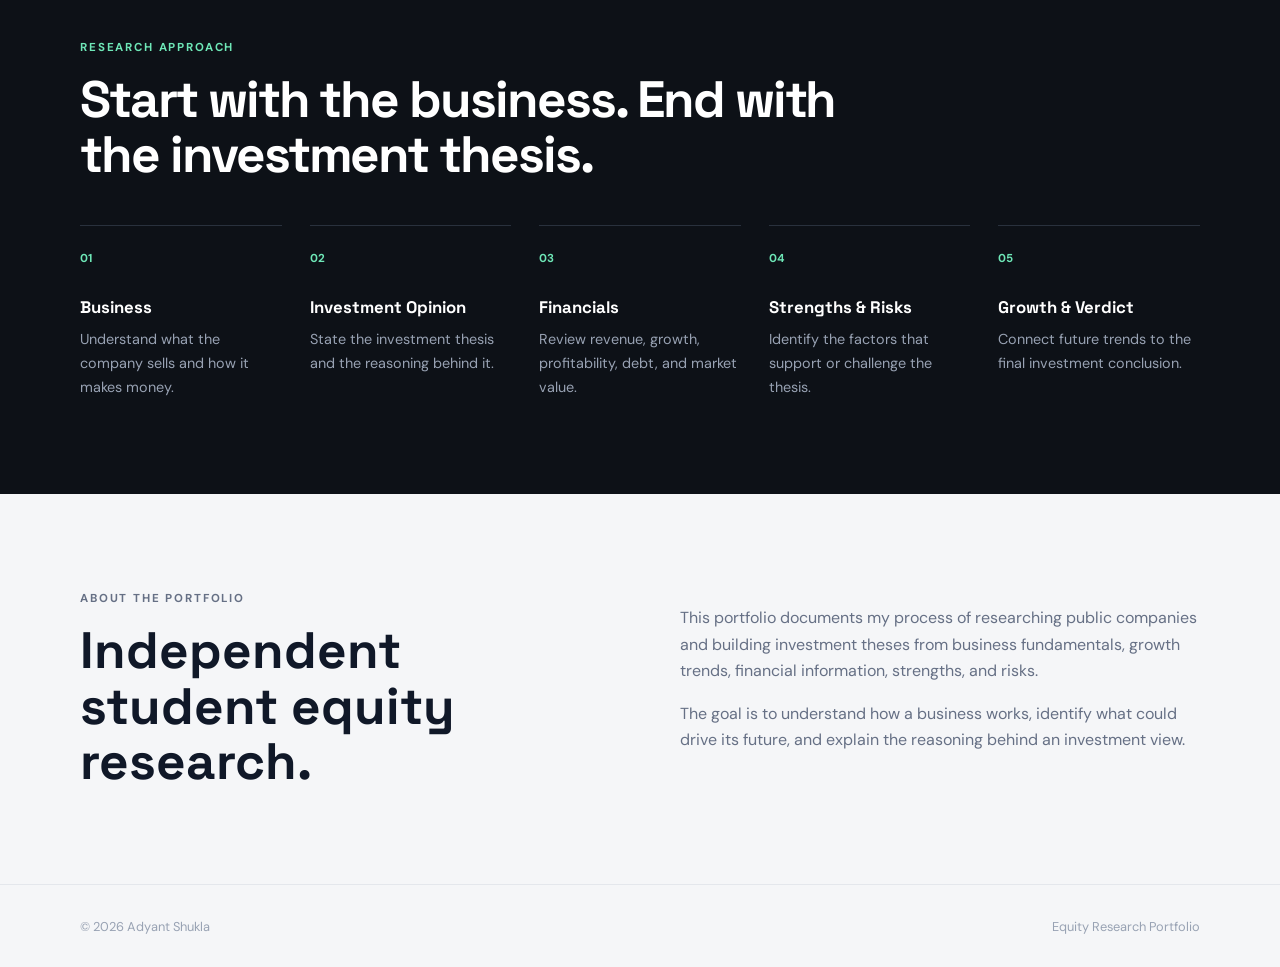
==== commit 695803ea: "Add files via upload" ====
--- a/index.html
+++ b/index.html
@@ -1 +1,17 @@
-<!doctype html><html><head><meta charset="utf-8"><meta name="viewport" content="width=device-width,initial-scale=1"><title>Adyant Shukla | Equity Research Portfolio</title><link rel="stylesheet" href="styles.css"></head><body><header class="nav"><div class="container nav-inner"><a class="brand" href="index.html">ADYANT SHUKLA<span>.</span></a><nav><a href="#research">Research</a><a href="#approach">Approach</a><a href="#about">About</a></nav></div></header><main><section class="hero"><div class="container hero-grid"><div><p class="eyebrow">EQUITY RESEARCH PORTFOLIO</p><h1>Understanding the business before evaluating the stock.</h1><p class="hero-copy">A student-built research portfolio analyzing Apple, Microsoft, and NVIDIA through business models, growth opportunities, financials, strengths, risks, and investment theses.</p><div class="actions"><a class="button primary" href="#research">Explore Research</a><a class="button secondary" href="#approach">My Approach</a></div></div><div class="hero-card"><div class="metric-label">COMPLETED RESEARCH</div><div class="metric-number">03</div><div class="metric-title">Company Reports</div><div class="metric-sub">Apple · Microsoft · NVIDIA</div></div></div></section><section id="research" class="section"><div class="container"><div class="heading"><p class="eyebrow">SELECTED RESEARCH</p><h2>Three companies. Three different investment theses.</h2><p>Each report examines how the company makes money, what could drive growth, what could go wrong, and why I reached my investment conclusion.</p></div><div class="cards"><article class="card"><div class="card-top"><span class="ticker">AAPL</span><span class="num">01</span></div><h3>Apple</h3><p>Customer loyalty, Services growth, cash generation, and international expansion.</p><div class="tags"><span>Consumer Tech</span><span>Services</span><span>India</span></div><a class="text-link" href="apple.html">Read full report →</a></article><article class="card"><div class="card-top"><span class="ticker">MSFT</span><span class="num">02</span></div><h3>Microsoft</h3><p>Cloud, AI, enterprise switching costs, recurring revenue, and ecosystem expansion.</p><div class="tags"><span>Cloud</span><span>AI</span><span>Enterprise</span></div><a class="text-link" href="microsoft.html">Read full report →</a></article><article class="card"><div class="card-top"><span class="ticker">NVDA</span><span class="num">03</span></div><h3>NVIDIA</h3><p>AI infrastructure, CUDA switching costs, inference, robotics, and manufacturing risk.</p><div class="tags"><span>Semiconductors</span><span>AI</span><span>Infrastructure</span></div><a class="text-link" href="nvidia.html">Read full report →</a></article></div></div></section><section id="approach" class="section dark"><div class="container"><div class="heading"><p class="eyebrow">RESEARCH APPROACH</p><h2>I start with the business, then work toward the investment thesis.</h2></div><div class="process"><div class="process-item"><span>01</span><h3>Business</h3><p>Understand what the company sells and how it makes money.</p></div><div class="process-item"><span>02</span><h3>Growth</h3><p>Identify trends that could matter over the next 5–10 years.</p></div><div class="process-item"><span>03</span><h3>Strengths</h3><p>Identify advantages that can support long-term performance.</p></div><div class="process-item"><span>04</span><h3>Risks</h3><p>Identify what could slow growth or reduce returns.</p></div><div class="process-item"><span>05</span><h3>Thesis</h3><p>Weigh the opportunities against the risks and reach a conclusion.</p></div></div></div></section><section id="about" class="section"><div class="container about"><div><p class="eyebrow">ABOUT THE PORTFOLIO</p><h2>Built as an independent student research project.</h2></div><div><p>This portfolio documents my process of researching public companies and building investment theses from business fundamentals, growth trends, financial information, strengths, and risks.</p><p>The goal is to understand how a business works, identify what could drive its future, and explain the reasoning behind an investment view.</p></div></div></section></main><footer><div class="container footer"><span>© 2026 Adyant Shukla</span><span>Equity Research Portfolio</span></div></footer></body></html>+<!doctype html><html lang="en"><head><meta charset="utf-8"><meta name="viewport" content="width=device-width,initial-scale=1"><title>Adyant Shukla | Equity Research Portfolio</title><link rel="stylesheet" href="styles.css"></head><body>
+<header class="nav"><div class="container nav-inner"><a class="brand" href="index.html">ADYANT SHUKLA<span>.</span></a><nav><a href="#research">Research</a><a href="#approach">Approach</a><a href="#about">About</a></nav></div></header>
+<section class="hero"><div class="container hero-grid"><div><p class="eyebrow">EQUITY RESEARCH PORTFOLIO</p><h1>Understanding the business before evaluating the stock.</h1><p class="hero-copy">A student-built research portfolio featuring full equity research reports on Apple, Microsoft, and NVIDIA.</p><div class="actions"><a class="button primary" href="#research">Explore Research</a><a class="button secondary" href="#approach">Research Process</a></div></div><div class="hero-card"><div class="metric-label">FULL REPORTS</div><div class="metric-number">03</div><div class="metric-title">Company Analyses</div><div class="metric-sub">Apple · Microsoft · NVIDIA</div></div></div></section>
+<section id="research" class="section"><div class="container"><div class="heading"><p class="eyebrow">SELECTED RESEARCH</p><h2>Three companies. Three investment theses.</h2><p>Each page contains the complete research report, organized for easier reading without removing the underlying analysis.</p></div><div class="cards">
+<article class="card"><div class="card-top"><span class="ticker">AAPL</span><span class="num">01</span></div><h3>Apple</h3><p>Customer loyalty, Services, cash generation, global expansion, and iPhone dependence.</p><div class="tags"><span>Consumer Tech</span><span>Services</span><span>India</span></div><a class="text-link" href="apple.html">Read full report →</a></article>
+<article class="card"><div class="card-top"><span class="ticker">MSFT</span><span class="num">02</span></div><h3>Microsoft</h3><p>Cloud, AI, switching costs, recurring revenue, enterprise software, and competition.</p><div class="tags"><span>Cloud</span><span>AI</span><span>Enterprise</span></div><a class="text-link" href="microsoft.html">Read full report →</a></article>
+<article class="card"><div class="card-top"><span class="ticker">NVDA</span><span class="num">03</span></div><h3>NVIDIA</h3><p>AI infrastructure, CUDA, inference, robotics, TSMC concentration, and market position.</p><div class="tags"><span>Semiconductors</span><span>AI</span><span>Infrastructure</span></div><a class="text-link" href="nvidia.html">Read full report →</a></article>
+</div></div></section>
+<section id="approach" class="section dark"><div class="container"><div class="heading"><p class="eyebrow">RESEARCH APPROACH</p><h2>Start with the business. End with the investment thesis.</h2></div><div class="process">
+<div class="process-item"><span>01</span><h3>Business</h3><p>Understand what the company sells and how it makes money.</p></div>
+<div class="process-item"><span>02</span><h3>Investment Opinion</h3><p>State the investment thesis and the reasoning behind it.</p></div>
+<div class="process-item"><span>03</span><h3>Financials</h3><p>Review revenue, growth, profitability, debt, and market value.</p></div>
+<div class="process-item"><span>04</span><h3>Strengths & Risks</h3><p>Identify the factors that support or challenge the thesis.</p></div>
+<div class="process-item"><span>05</span><h3>Growth & Verdict</h3><p>Connect future trends to the final investment conclusion.</p></div>
+</div></div></section>
+<section id="about" class="section"><div class="container about"><div><p class="eyebrow">ABOUT THE PORTFOLIO</p><h2>Independent student equity research.</h2></div><div><p>This portfolio documents my process of researching public companies and building investment theses from business fundamentals, growth trends, financial information, strengths, and risks.</p><p>The goal is to understand how a business works, identify what could drive its future, and explain the reasoning behind an investment view.</p></div></div></section>
+<footer><div class="container footer"><span>© 2026 Adyant Shukla</span><span>Equity Research Portfolio</span></div></footer><script src="script.js"></script></body></html>
--- a/styles.css
+++ b/styles.css
@@ -1 +1,15 @@
-@import url(https://fonts.googleapis.com/css2?family=DM+Sans:wght@400;500;600;700&family=Space+Grotesk:wght@500;600;700&display=swap);:root{--bg:#f5f6f8;--surface:#fff;--ink:#101828;--muted:#667085;--line:#e4e7ec;--dark:#0d1117;--accent:#6ee7b7;--accent-dark:#0f766e;--max:1120px}*{box-sizing:border-box}html{scroll-behavior:smooth}body{margin:0;background:var(--bg);color:var(--ink);font-family:"DM Sans",sans-serif;line-height:1.65}a{color:inherit;text-decoration:none}.container{width:min(calc(100% - 40px),var(--max));margin:auto}.nav{position:sticky;top:0;z-index:20;background:rgba(245,246,248,.94);backdrop-filter:blur(12px);border-bottom:1px solid var(--line)}.nav-inner{min-height:72px;display:flex;align-items:center;justify-content:space-between}.brand{font:700 .9rem "Space Grotesk";letter-spacing:.08em}.brand span{color:var(--accent-dark)}nav{display:flex;gap:25px;color:var(--muted);font-size:.9rem}nav a:hover{color:var(--ink)}.hero{padding:112px 0 95px}.hero-grid{display:grid;grid-template-columns:1.55fr .65fr;gap:70px;align-items:center}.eyebrow{margin:0 0 15px;color:var(--accent-dark);font-size:.72rem;font-weight:700;letter-spacing:.16em}.hero h1{font:700 clamp(3rem,6vw,5.4rem)/1.04 "Space Grotesk";letter-spacing:-.055em;margin:0}.hero-copy{max-width:670px;margin:27px 0 33px;color:var(--muted);font-size:1.1rem}.actions{display:flex;gap:12px;flex-wrap:wrap}.button{padding:13px 19px;border-radius:10px;font-weight:700;font-size:.9rem}.primary{background:var(--dark);color:#fff}.secondary{border:1px solid var(--line);background:#fff}.hero-card{background:var(--dark);color:#fff;border-radius:22px;padding:34px;min-height:270px;display:flex;flex-direction:column;justify-content:flex-end}.metric-label{color:#98a2b3;font-size:.68rem;letter-spacing:.15em;font-weight:700}.metric-number{font:700 6rem/.9 "Space Grotesk";margin:14px 0 12px}.metric-title{font-size:1.2rem;font-weight:700}.metric-sub{color:#98a2b3}.section{padding:95px 0}.heading{max-width:780px;margin-bottom:42px}.heading h2{font:700 clamp(2.1rem,4vw,3.4rem)/1.08 "Space Grotesk";letter-spacing:-.04em;margin:0}.heading p:not(.eyebrow){color:var(--muted);margin-top:17px}.cards{display:grid;grid-template-columns:repeat(3,1fr);gap:18px}.card{background:#fff;border:1px solid var(--line);border-radius:18px;padding:28px;min-height:340px;display:flex;flex-direction:column}.card-top{display:flex;justify-content:space-between}.ticker{color:var(--accent-dark);font-size:.75rem;font-weight:700;letter-spacing:.12em}.num{color:#98a2b3;font-size:.8rem}.card h3{font:700 2rem/1.1 "Space Grotesk";margin:58px 0 12px}.card p{color:var(--muted)}.tags{display:flex;gap:7px;flex-wrap:wrap;margin-top:auto}.tags span{background:#f2f4f7;color:#475467;padding:5px 9px;border-radius:999px;font-size:.7rem}.text-link{margin-top:23px;font-weight:700}.dark{background:var(--dark);color:#fff}.dark .eyebrow{color:var(--accent)}.dark .heading p:not(.eyebrow){color:#98a2b3}.process{display:grid;grid-template-columns:repeat(5,1fr);gap:28px}.process-item{border-top:1px solid #29313d;padding-top:18px}.process-item span{color:var(--accent);font-size:.72rem;font-weight:700}.process-item h3{font:700 1.05rem "Space Grotesk";margin:26px 0 10px}.process-item p{color:#98a2b3;font-size:.9rem;margin:0}.about{display:grid;grid-template-columns:1fr 1fr;gap:80px}.about h2{font:700 clamp(2.1rem,4vw,3.2rem)/1.08 "Space Grotesk";margin:0}.about p{color:var(--muted)}footer{border-top:1px solid var(--line)}.footer{min-height:82px;display:flex;justify-content:space-between;align-items:center;color:#98a2b3;font-size:.8rem}.report-hero{padding:82px 0 52px}.back{display:inline-block;color:var(--muted);font-size:.88rem;margin-bottom:25px}.report-hero h1{font:700 clamp(3rem,6vw,5rem)/1 "Space Grotesk";letter-spacing:-.055em;margin:0}.meta{color:var(--muted);margin-top:15px}.report-wrap{display:grid;grid-template-columns:minmax(0,1fr) 285px;gap:55px;align-items:start;padding-bottom:90px}.section-block{padding:34px 0;border-top:1px solid var(--line);scroll-margin-top:90px}.section-block h2{font:700 1.65rem/1.15 "Space Grotesk";margin:0 0 17px}.section-block h3{font:700 1.05rem "Space Grotesk";margin:26px 0 9px}.section-block p{color:#475467;margin:0 0 15px}.section-block ul,.section-block ol{color:#475467}.section-block li{margin:7px 0}.section-block table{width:100%;border-collapse:collapse;background:#fff;border:1px solid var(--line)}.section-block th,.section-block td{padding:11px 13px;border-bottom:1px solid var(--line);text-align:left}.section-block td:last-child{text-align:right;font-weight:600}.rating-card{position:sticky;top:95px;background:var(--dark);color:#fff;border-radius:18px;padding:25px}.rating-label{color:var(--accent);font-size:.68rem;font-weight:700;letter-spacing:.13em}.rating{font:700 3.1rem "Space Grotesk";margin:9px 0}.rating-card p{color:#98a2b3;font-size:.86rem;margin:0}.toc{margin-top:22px;border-top:1px solid #29313d;padding-top:18px}.toc a{display:block;color:#cbd5e1;font-size:.82rem;padding:5px 0}.toc a:hover{color:#fff}@media(max-width:850px){.hero-grid,.about,.report-wrap{grid-template-columns:1fr}.cards{grid-template-columns:1fr}.process{grid-template-columns:repeat(2,1fr)}.rating-card{position:static}}@media(max-width:560px){.container{width:min(calc(100% - 28px),var(--max))}nav{gap:12px;font-size:.76rem}.section{padding:70px 0}.process{grid-template-columns:1fr}.footer{flex-direction:column;justify-content:center;gap:4px}}+@import url('https://fonts.googleapis.com/css2?family=DM+Sans:wght@400;500;600;700&family=Space+Grotesk:wght@500;600;700&display=swap');
+:root{--bg:#f5f6f8;--surface:#fff;--ink:#101828;--muted:#667085;--line:#e4e7ec;--dark:#0d1117;--accent:#6ee7b7;--accent-dark:#0f766e;--max:1120px}
+*{box-sizing:border-box}html{scroll-behavior:smooth}body{margin:0;background:var(--bg);color:var(--ink);font-family:"DM Sans",sans-serif;line-height:1.65}a{color:inherit;text-decoration:none}.container{width:min(calc(100% - 40px),var(--max));margin:auto}
+.nav{position:sticky;top:0;z-index:20;background:rgba(245,246,248,.95);backdrop-filter:blur(12px);border-bottom:1px solid var(--line)}.nav-inner{min-height:72px;display:flex;align-items:center;justify-content:space-between}.brand{font:700 .9rem "Space Grotesk";letter-spacing:.08em}.brand span{color:var(--accent-dark)}nav{display:flex;gap:25px;color:var(--muted);font-size:.9rem}nav a:hover{color:var(--ink)}
+.hero{padding:112px 0 95px}.hero-grid{display:grid;grid-template-columns:1.55fr .65fr;gap:70px;align-items:center}.eyebrow{margin:0 0 15px;color:var(--accent-dark);font-size:.72rem;font-weight:700;letter-spacing:.16em}.hero h1{font:700 clamp(3rem,6vw,5.4rem)/1.04 "Space Grotesk";letter-spacing:-.055em;margin:0}.hero-copy{max-width:670px;margin:27px 0 33px;color:var(--muted);font-size:1.1rem}.actions{display:flex;gap:12px}.button{padding:13px 19px;border-radius:10px;font-weight:700;font-size:.9rem}.primary{background:var(--dark);color:#fff}.secondary{border:1px solid var(--line);background:#fff}
+.hero-card{background:var(--dark);color:#fff;border-radius:22px;padding:34px;min-height:270px;display:flex;flex-direction:column;justify-content:flex-end;box-shadow:0 24px 60px rgba(13,17,23,.13)}.metric-label{color:#98a2b3;font-size:.68rem;letter-spacing:.15em;font-weight:700}.metric-number{font:700 6rem/.9 "Space Grotesk";margin:14px 0 12px}.metric-title{font-size:1.2rem;font-weight:700}.metric-sub{color:#98a2b3}
+.section{padding:95px 0}.heading{max-width:780px;margin-bottom:42px}.heading h2{font:700 clamp(2.1rem,4vw,3.4rem)/1.08 "Space Grotesk";letter-spacing:-.04em;margin:0}.heading p:not(.eyebrow){color:var(--muted);margin-top:17px}
+.cards{display:grid;grid-template-columns:repeat(3,1fr);gap:18px}.card{background:#fff;border:1px solid var(--line);border-radius:18px;padding:28px;min-height:340px;display:flex;flex-direction:column}.card-top{display:flex;justify-content:space-between}.ticker{color:var(--accent-dark);font-size:.75rem;font-weight:700;letter-spacing:.12em}.num{color:#98a2b3;font-size:.8rem}.card h3{font:700 2rem/1.1 "Space Grotesk";margin:58px 0 12px}.card p{color:var(--muted)}.tags{display:flex;gap:7px;flex-wrap:wrap;margin-top:auto}.tags span{background:#f2f4f7;color:#475467;padding:5px 9px;border-radius:999px;font-size:.7rem}.text-link{margin-top:23px;font-weight:700}
+.dark{background:var(--dark);color:#fff}.dark .eyebrow{color:var(--accent)}.dark .heading p:not(.eyebrow){color:#98a2b3}.process{display:grid;grid-template-columns:repeat(5,1fr);gap:28px}.process-item{border-top:1px solid #29313d;padding-top:18px}.process-item span{color:var(--accent);font-size:.72rem;font-weight:700}.process-item h3{font:700 1.05rem "Space Grotesk";margin:26px 0 10px}.process-item p{color:#98a2b3;font-size:.9rem;margin:0}
+.about{display:grid;grid-template-columns:1fr 1fr;gap:80px}.about h2{font:700 clamp(2.1rem,4vw,3.2rem)/1.08 "Space Grotesk";margin:0}.about p{color:var(--muted)}
+footer{border-top:1px solid var(--line)}.footer{min-height:82px;display:flex;justify-content:space-between;align-items:center;color:#98a2b3;font-size:.8rem}
+.report-hero{padding:82px 0 52px}.back{display:inline-block;color:var(--muted);font-size:.88rem;margin-bottom:25px}.report-hero h1{font:700 clamp(3rem,6vw,5rem)/1 "Space Grotesk";letter-spacing:-.055em;margin:0}.meta{color:var(--muted);margin-top:15px}
+.report-wrap{display:grid;grid-template-columns:minmax(0,1fr) 285px;gap:55px;align-items:start;padding-bottom:90px}.section-block{padding:38px 0;border-top:1px solid var(--line);scroll-margin-top:90px}.section-block:first-child{border-top:0}.section-block h2{font:700 1.65rem/1.15 "Space Grotesk";margin:0 0 18px}.section-block h3{font:700 1.05rem "Space Grotesk";margin:26px 0 9px}.section-block p{color:#475467;margin:0 0 16px}.section-block ul,.section-block ol{color:#475467}.section-block li{margin:8px 0}.snapshot{width:100%;border-collapse:collapse;background:#fff;border:1px solid var(--line)}.snapshot td{padding:11px 13px;border-bottom:1px solid var(--line)}.snapshot tr:last-child td{border-bottom:0}.snapshot td:last-child{text-align:right;font-weight:600}.rating-card{position:sticky;top:95px;background:var(--dark);color:#fff;border-radius:18px;padding:25px}.rating-label{color:var(--accent);font-size:.68rem;font-weight:700;letter-spacing:.13em}.rating{font:700 3.1rem "Space Grotesk";margin:9px 0}.rating-card p{color:#98a2b3;font-size:.86rem;margin:0}.toc{margin-top:22px;border-top:1px solid #29313d;padding-top:18px}.toc a{display:block;color:#cbd5e1;font-size:.82rem;padding:5px 0}.toc a:hover{color:#fff}
+@media(max-width:850px){.hero-grid,.about,.report-wrap{grid-template-columns:1fr}.cards{grid-template-columns:1fr}.process{grid-template-columns:repeat(2,1fr)}.rating-card{position:static}.hero{padding-top:70px}}
+@media(max-width:560px){.container{width:min(calc(100% - 28px),var(--max))}nav{gap:12px;font-size:.76rem}.section{padding:70px 0}.process{grid-template-columns:1fr}.footer{flex-direction:column;justify-content:center;gap:4px}}
